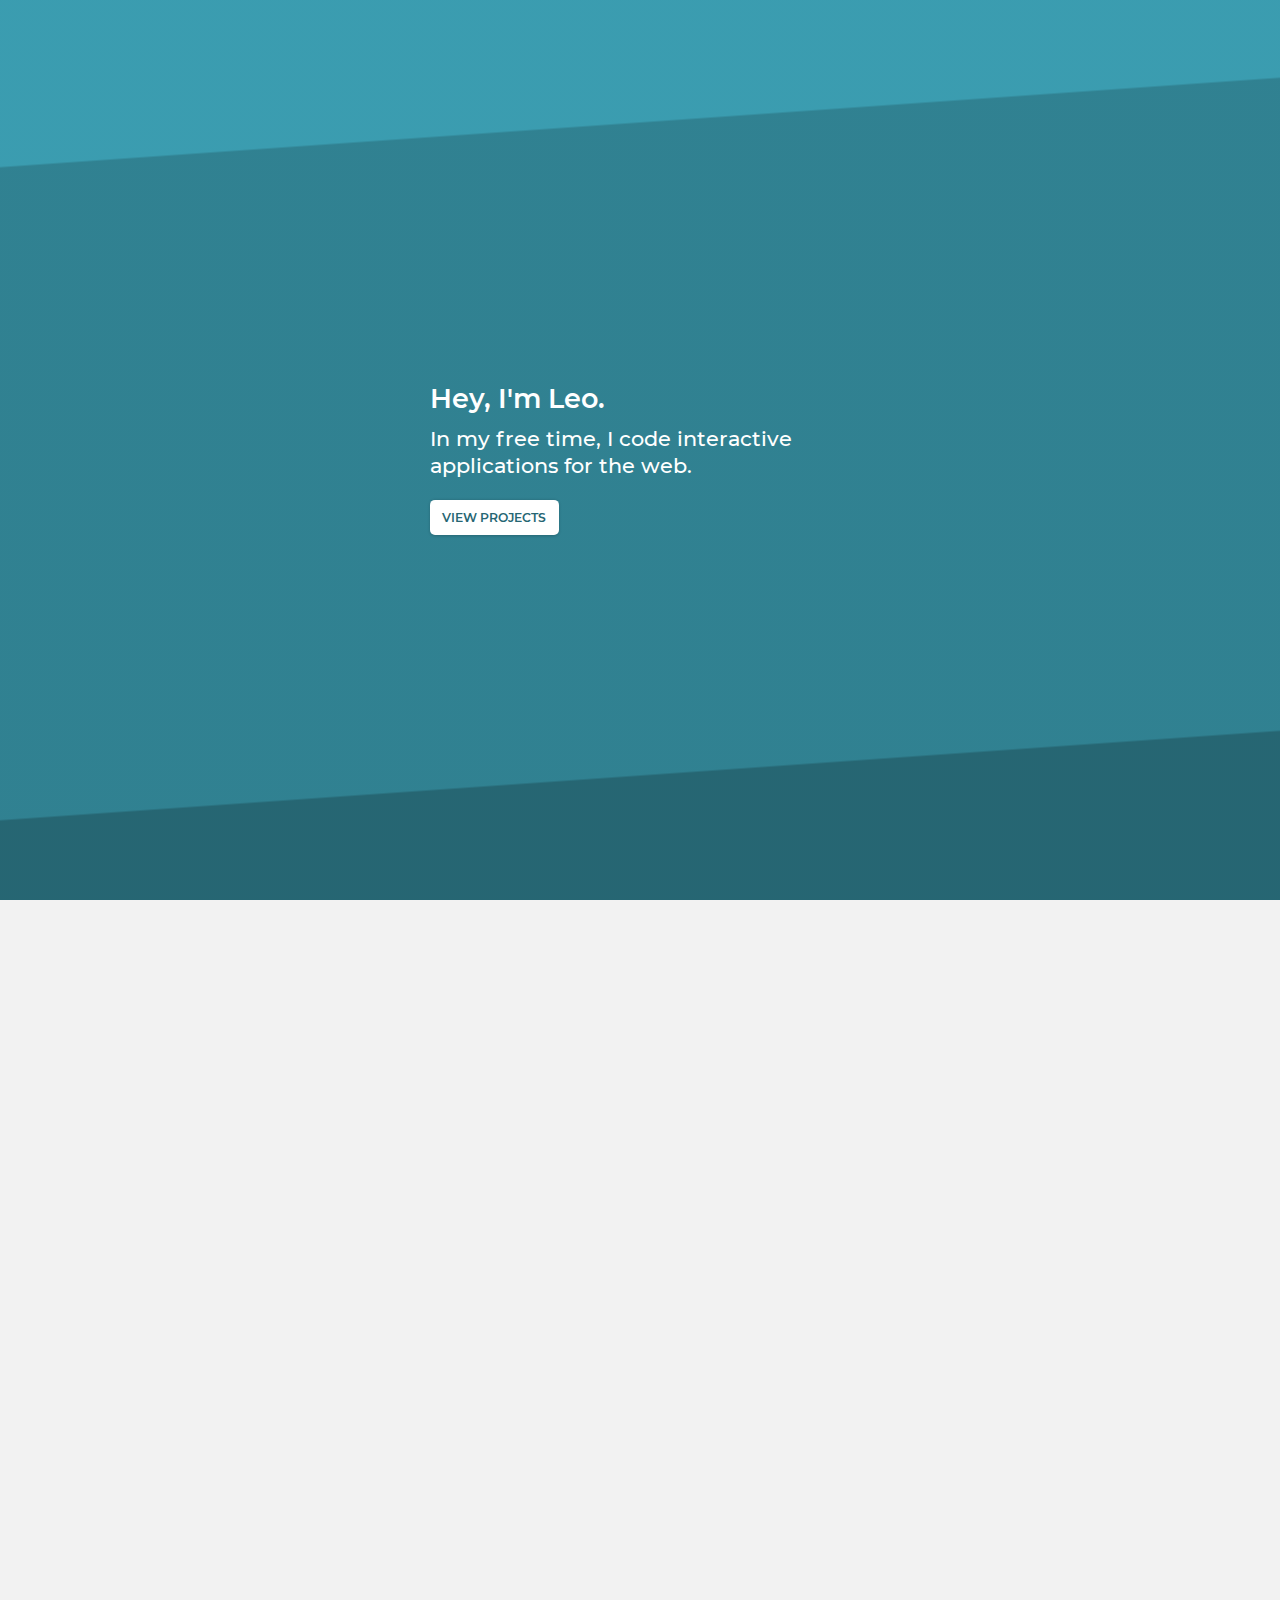
==== index.html @ 9f76c3b7 "Updated links" ====
<!doctype html>
<html lang="en">
    <head>
        <meta charset="UTF-8"/>
        <meta name="viewport" content="width=device-width, initial-scale=1"/>
        <meta name="description" content="My personal website showcasing my coding projets"/>
        <title>Leo Herrmann</title>
        <link rel="stylesheet" type="text/css" href="styles.css"/>
        <link rel="stylesheet" type="text/css" href="Fontello/css/fontello.css"/>
    </head>



    <body>
        <div id="greeter">
            <div class="center">
                <div>
                <h2>Hey, I'm Leo.</h2>
                <p>In my free time, I code interactive applications for the web.</p>
                <a href="#main_content">View projects</a>
                </div>
            </div>
        </div>



        <div id="main_content">
            <header>
                <h1>Leo Herrmann</h1>

                <div id="menu" class="hidden">
                    <button class="menu_button icon-cancel" onclick="menu.hide();"></button>

                    <a onclick="menu.hide();" href="#greeter">Start</a>
                    <a onclick="menu.hide();" href="#main_content">Projects</a>
                    <a onclick="menu.hide();" href="https://github.com/LeoHerrmann/" target="blank">GitHub</a>
                </div>

                <button class="menu_button icon-menu" onclick="menu.show();"></button>
            </header>



            <h2>Projects</h2>



            <div id="projects_container">

                <div class="project_container">
                    <div class="image" style="background-image: url('Images/weather_icon.png');"></div>

                    <h3>Weather</h3>

                    <p>A simple weather app built using the OpenWeatherMap API and Chart.js</p>

                    <div class="placeholder"></div>

                    <div class="links_container">
                        <a href="https://leoherrmann.github.io/PlainWeather/"><span class="icon-open"></span>Demo</a><!--
                        --><a href="https://github.com/LeoHerrmann/PlainWeather/"><span class="icon-github"></span>GitHub</a>
                    </div>
                </div>



                <div class="project_container">
                    <div class="image" style="background-image: url('Images/autosim_icon.png');"></div>

                    <h3>Autosim</h3>

                    <p>A motor vehicle simulator designed to develop automatic transmission shift strategies</p>

                    <div class="placeholder"></div>

                    <div class="links_container">
                        <a href="https://leoherrmann.github.io/Autosim/"><span class="icon-open"></span>Demo</a><!--
                        --><a href="https://github.com/LeoHerrmann/Autosim/"><span class="icon-github"></span>GitHub</a>
                    </div>
                </div>



                <div class="project_container">
                    <div class="image" style="background-image: url('Images/autosnek_icon.png');"></div>

                    <h3>Autosnek</h3>

                    <p>A snake considering growth and survival possibilities to determine its movements</p>

                    <div class="placeholder"></div>

                    <div class="links_container">
                        <a href="https://leoherrmann.github.io/Autosnek/"><span class="icon-open"></span>Demo</a><!--
                        --><a href="https://github.com/LeoHerrmann/Autosnek/"><span class="icon-github"></span>GitHub</a>
                    </div>
                </div>



                <div class="project_container">
                    <div class="image" style="background-image: url('Images/vertretungsplan_icon.png');"></div>

                    <h3>Vertretungsplan</h3>

                    <p>The substitution table of my school displayed in a mobile friendly layout</p>

                    <div class="placeholder"></div>

                    <div class="links_container">
                        <a href="https://leoherrmann.github.io/Vertretungsplan/"><span class="icon-open"></span>Demo</a><!--
                        --><a href="https://github.com/LeoHerrmann/Vertretungsplan/"><span class="icon-github"></span>GitHub</a>
                    </div>
                </div>



                <div class="project_container">
                    <div class="image" style="background-image: url('Images/timetable_icon.png');"></div>

                    <h3>Timetable</h3>

                    <p>A simple PWA helping you to keep track of your school or university schedule</p>

                    <div class="placeholder"></div>

                    <div class="links_container">
                        <a href="https://leoherrmann.github.io/Timetable/"><span class="icon-open"></span>Demo</a><!--
                        --><a href="https://github.com/LeoHerrmann/Timetable/"><span class="icon-github"></span>GitHub</a>
                    </div>
                </div>



                <div class="project_container">
                    <div class="image" style="background-image: url('Images/sinase_icon.png');"></div>

                    <h3>Sinase</h3>

                    <p>A natural selection simulator allowing you to alter the development of creatures</p>

                    <div class="placeholder"></div>

                    <div class="links_container">
                        <a href="https://leoherrmann.github.io/Sinase/"><span class="icon-open"></span>Demo</a><!--
                        --><a href="https://github.com/LeoHerrmann/Sinase/"><span class="icon-github"></span>GitHub</a>
                    </div>
                </div>



                <div class="project_container">
                    <div class="image" style="background-image: url('Images/snek_icon.png');"></div>

                    <h3>Snek</h3>

                    <p>A variant of the arcade classic featuring online leaderboard and offline functionality</p>

                    <div class="placeholder"></div>

                    <div class="links_container">
                        <a href="https://rahm.pythonanywhere.com/snek/"><span class="icon-open"></span>Demo</a><!--
                        --><a href="https://github.com/LeoHerrmann/Snek-Server/"><span class="icon-github"></span>GitHub</a>
                    </div>
                </div>
            </div>
        </div>



        <script>
            var menu = {
                show: function() {
                    var menu = document.getElementById("menu");

                    menu.classList.remove("hidden");
                },

                hide: function() {
                    var menu = document.getElementById("menu");

                    menu.classList.add("hidden");
                }
            }
        </script>
    </body>
</html>
---- styles.css ----
:root {
    --ratio: 1.3;
    --space-6: calc(var(--space-5) * var(--ratio));
    --space-5: calc(var(--space-4) * var(--ratio));
    --space-4: calc(var(--space-3) * var(--ratio));
    --space-3: calc(var(--space-2) * var(--ratio));
    --space-2: calc(var(--space-1) * var(--ratio));
    --space-1: calc(var(--space-0) * var(--ratio));
    --space-0: 1rem;
    --space--1: calc(var(--space-0) / var(--ratio));
    --space--2: calc(var(--space--1) / var(--ratio));
    --space--3: calc(var(--space--2) / var(--ratio));
}



@font-face {
    font-family: "Montserrat";
    font-weight: 400;
    font-display: swap;
    src: url("Montserrat/Montserrat-Medium.ttf");
}

@font-face {
    font-family: "Montserrat";
    font-weight: 600;
    font-display: swap;
    src: url("Montserrat/Montserrat-SemiBold.ttf");
}



h1 {
    font-size: var(--space-1);
}

h2 {
    font-size: var(--space-2);
}

h3 {
    font-size: var(--space-1);
}

h1, h2, h3, p {
    margin: 0;
}



#greeter a, .project_container > .links_container > a {
    text-decoration: none;
    font-weight: 600;
    background-color: hsl(190, 50%, 38%);
    color: #FFF;
    font-size: var(--space--1);
    text-transform: uppercase;
    line-height: var(--space-3);
    padding: 0 var(--space--1);
    border: 0;
    display: inline-block;
    border-radius: 5px;
    box-shadow: 0 1px 3px rgba(0,0,0,0.2);
}



html, body {
    height: 100%;
}

html {
    overflow: hidden;
}

body {
    margin: 0;
    padding: 0;
    overflow: auto;
    line-height: 1.3;
    font-family: "Montserrat", sans-serif;
    color: hsl(190, 20%, 25%);
    background-color: hsl(175, 0%, 95%);
    scroll-snap-type: y mandatory;
    scroll-behavior: smooth;
    scroll-snap-stop: always;
}



#greeter {
    position: relative;
    height: 100%;
    z-index: 20;
    background: linear-gradient(-4deg, hsl(190, 50%, 30%) 0% 17%, hsl(190, 50%, 38%) 17.2% 83%, hsl(190, 50%, 46%) 83.2% 100%);
    color: #FFF;
    scroll-snap-align: start;
}

#greeter > .center {
    position: absolute;
    top: 50%;
    transform: translateY(-50%);
    width: 100%;
    text-align: center;
}

#greeter > .center > div {
    display: inline-block;
    text-align: left;
    padding: var(--space-1);
}

#greeter p {
    font-size: var(--space-1);
    margin-top: var(--space--2);
    max-width: 30ch;
}

#greeter a {
    margin-top: var(--space-1);
    background-color: #FFF;
    color: hsl(190, 50%, 30%);
}



#main_content {
    min-height: 100%;
    padding: 0 var(--space-0) var(--space-0) var(--space-0);
    box-sizing: border-box;
}

#main_content > * + * {
    margin-top: var(--space-0);
}



header {
    position: sticky;
    top: 0;
    left: 0;
    height: var(--space-5);
    padding: 0 var(--space-0);
    box-sizing: border-box;
    color: #FFF;
    background-color: hsl(190, 50%, 30%);
    z-index: 10;
    box-shadow: 0 2px 7px rgba(0,0,0,0.3);
    margin: 0 calc(-1 * var(--space-0));
}

header > h1 {
    line-height: var(--space-5);
    text-align: left;
    display: inline-block;
}

header > .menu_button {
    margin-right: calc(((var(--space-5) - var(--space-3)) / 2) - var(--space-0))
}



#menu {
    position: fixed;
    top: 0;
    left: 0;
    width: 100%;
    height: 100%;
    background-color: hsl(190, 50%, 30%);
    z-index: 30;
    display: grid;
    grid-template-columns: 1fr;
    grid-template-rows: repeat(3, var(--space-5));
    align-items: center;
    align-content: center;
    text-align: center;
    font-size: var(--space-1);
    opacity: 1;
    transition: opacity 0.2s;
}

#menu.hidden {
    opacity: 0;
    transform: translateY(100%);
    transition: opacity 0.2s, transform 0s 0.2s;
}

#menu > a {
    display: inline-block;
    height: var(--space-5);
    line-height: var(--space-5);
    padding: 0 var(--space-0);
    color: #FFFFFF;
    text-decoration: none;
}

#menu > a:active {
    text-decoration: underline;
}

#menu > .menu_button {
    position: fixed;
    top: 0;
    right: calc((var(--space-5) - var(--space-3)) / 2);
}



.menu_button {
    padding: 0;
    float: right;
    height: var(--space-3);
    width: var(--space-3);
    margin-top: calc((var(--space-5) - var(--space-3)) / 2);
    font-size: var(--space-1);
    color: #FFFFFF;
    border: 0;
    background: transparent;
    z-index: 40;
    border-radius: 5px;
    transition: background-color 0.2s;
}

.menu_button:active {
    background-color: rgba(255, 255, 255, 0.1);
    transition: none;
}



#main_content > h2 {
    scroll-snap-align: start;
    scroll-margin: calc(var(--space-5) + var(--space-0));
}

h2, #projects_container {
    max-width: 900px;
    margin: var(--space-0) auto 0 auto;
}



#projects_container {
    display: grid;
    grid-template-columns: repeat(auto-fill, minmax(250px, 1fr));
    grid-gap: var(--space-0);
}

.project_container {
    position: relative;
    box-sizing: border-box;
    box-shadow: 0 2px 7px rgba(0,0,0,0.1);
    border-radius: 5px;
    padding: var(--space-0);
    background-color: #FFF;
    scroll-snap-align: start;
    scroll-margin: calc(var(--space-5) + var(--space-0) / 2);
}

.project_container > .image {
    background-size: contain; 
    background-position: center;
    background-repeat: no-repeat;
    width: var(--space-5);
    height: var(--space-5);
    border-radius: 5px;
    border: 1px solid hsl(190, 25%, 90%);
    box-sizing: border-box;
}

.project_container > h3 {
    margin-top: var(--space-0);
}

.project_container > p {
    margin-top: var(--space--2);
    text-align: justify;
}

.project_container > .links_container {
    position: absolute;
    bottom: var(--space-0);
    left: 0;
    padding: 0 var(--space-0);
}

.project_container > .placeholder {
    height: var(--space-3);
    margin: var(--space-0) 0 0 0;
}

.project_container > .links_container > a:first-of-type {
    margin-right: var(--space-0);
}

.project_container > .links_container > a > span {
    font-size: var(--space-0);
}



@media only screen and (min-width: 720px) {
    #menu {
        display: grid !important;
        grid-template-columns: auto auto auto;
        grid-template-rows: 1fr;
        float: right;
        width: auto;
        height: auto;
        position: static;
        font-size: var(--space-0);
    }

    #menu.hidden {
        transform: none;
        opacity: 1;
        transition: none;
    }

    .menu_button {
        display: none;
    }
}
---- Fontello/css/fontello.css ----
@font-face {
  font-family: 'fontello';
  src: url('../font/fontello.eot?9118945');
  src: url('../font/fontello.eot?9118945#iefix') format('embedded-opentype'),
       url('../font/fontello.woff2?9118945') format('woff2'),
       url('../font/fontello.woff?9118945') format('woff'),
       url('../font/fontello.ttf?9118945') format('truetype'),
       url('../font/fontello.svg?9118945#fontello') format('svg');
  font-weight: normal;
  font-style: normal;
}
/* Chrome hack: SVG is rendered more smooth in Windozze. 100% magic, uncomment if you need it. */
/* Note, that will break hinting! In other OS-es font will be not as sharp as it could be */
/*
@media screen and (-webkit-min-device-pixel-ratio:0) {
  @font-face {
    font-family: 'fontello';
    src: url('../font/fontello.svg?9118945#fontello') format('svg');
  }
}
*/
 
 [class^="icon-"]:before, [class*=" icon-"]:before {
  font-family: "fontello";
  font-style: normal;
  font-weight: normal;
  speak: never;
 
  display: inline-block;
  text-decoration: inherit;
  width: 1em;
  margin-right: .2em;
  text-align: center;
  /* opacity: .8; */
 
  /* For safety - reset parent styles, that can break glyph codes*/
  font-variant: normal;
  text-transform: none;
 
  /* fix buttons height, for twitter bootstrap */
  line-height: 1em;
 
  /* Animation center compensation - margins should be symmetric */
  /* remove if not needed */
  margin-left: .2em;
 
  /* you can be more comfortable with increased icons size */
  /* font-size: 120%; */
 
  /* Font smoothing. That was taken from TWBS */
  -webkit-font-smoothing: antialiased;
  -moz-osx-font-smoothing: grayscale;
 
  /* Uncomment for 3D effect */
  /* text-shadow: 1px 1px 1px rgba(127, 127, 127, 0.3); */
}
 
.icon-cancel:before { content: '\2715'; } /* '✕' */
.icon-open:before { content: '\f081'; } /* '' */
.icon-github:before { content: '\f09b'; } /* '' */
.icon-menu:before { content: '\f0c9'; } /* '' */
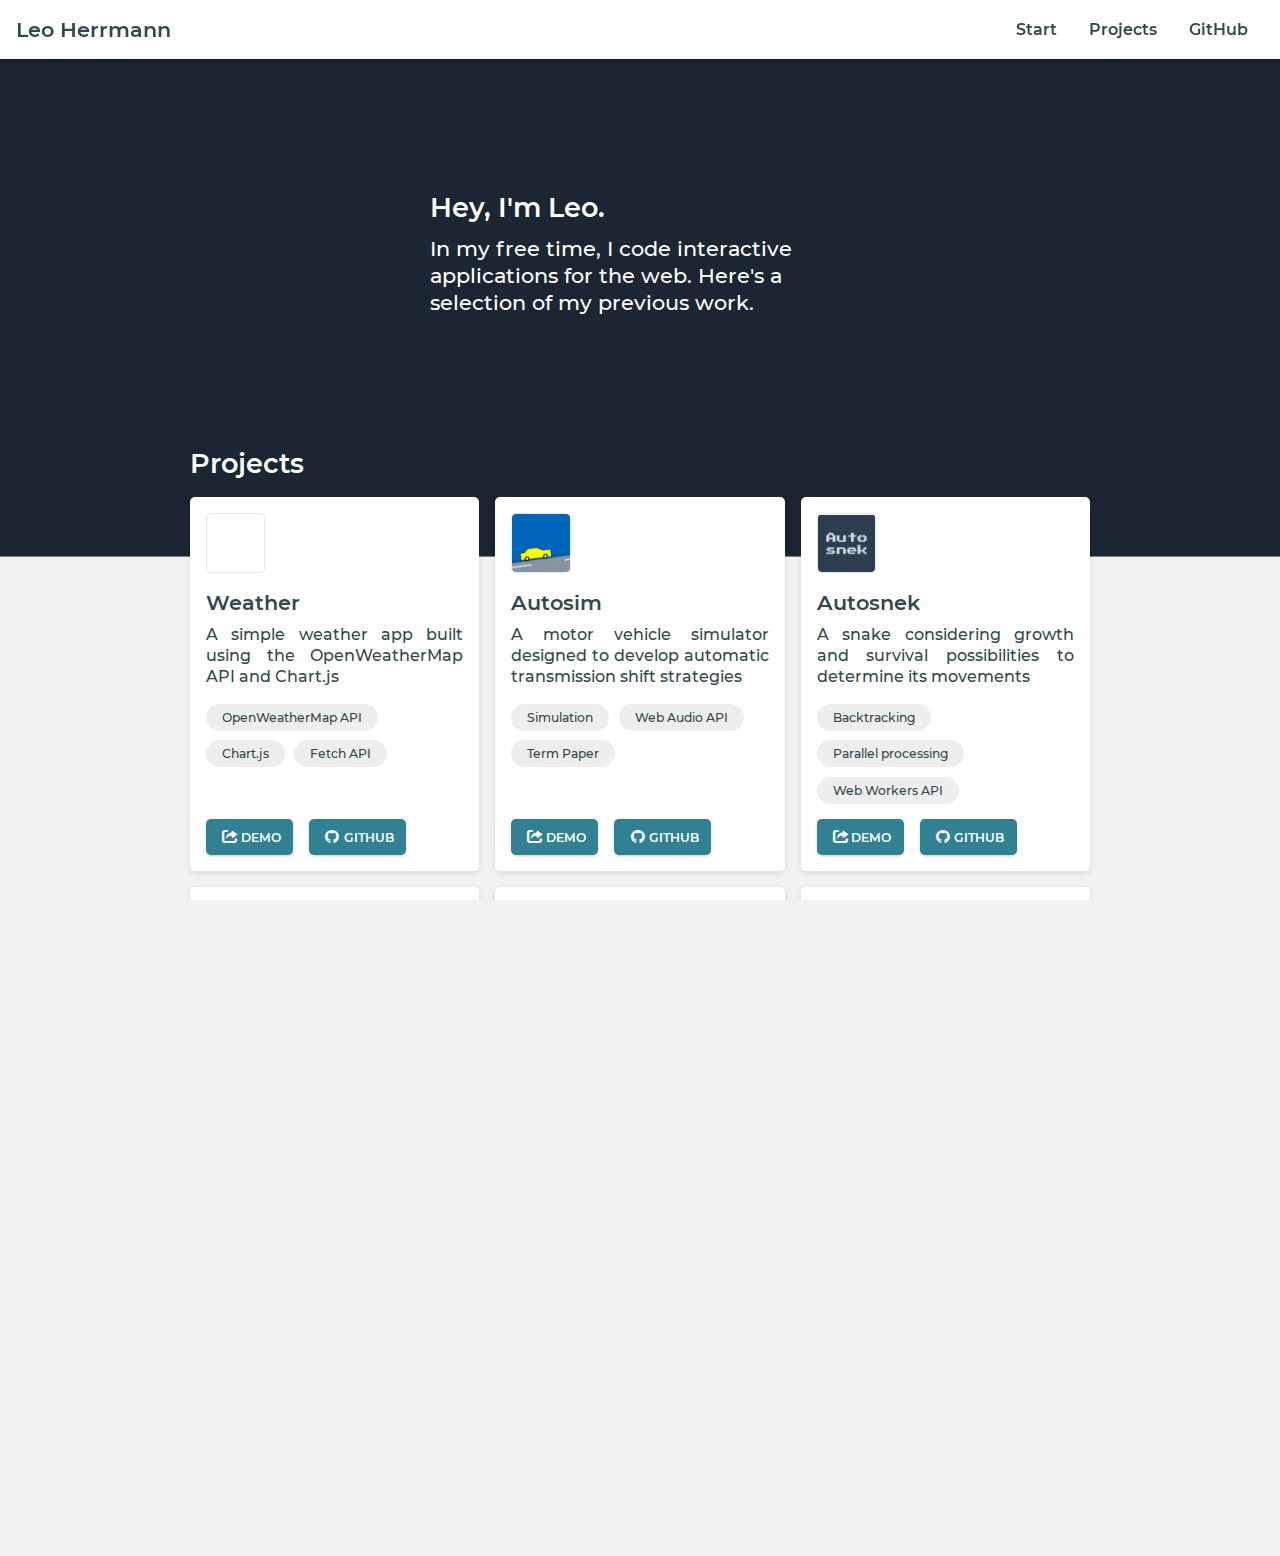
==== commit 74af496b: "New content: Project technologies / features" ====
--- a/index.html
+++ b/index.html
@@ -12,12 +12,28 @@
 
 
     <body>
+        <header>
+            <h1>Leo Herrmann</h1>
+
+            <div id="menu" class="hidden">
+                <button class="menu_button icon-cancel" onclick="menu.hide();"></button>
+
+                <a onclick="menu.hide();" href="#greeter">Start</a>
+                <a onclick="menu.hide();" href="#main_content">Projects</a>
+                <a onclick="menu.hide();" href="https://github.com/LeoHerrmann/" target="blank">GitHub</a>
+            </div>
+
+            <button class="menu_button icon-menu" onclick="menu.show();"></button>
+        </header>
+
+
         <div id="greeter">
             <div class="center">
                 <div>
                 <h2>Hey, I'm Leo.</h2>
-                <p>In my free time, I code interactive applications for the web.</p>
-                <a href="#main_content">View projects</a>
+                <p>In my free time, I code interactive applications for the web. Here's a selection of my previous work.</p>
+                <!--<p>Here's a selection of my previous projects.</p>-->
+                <!--<a href="#main_content">View projects</a>-->
                 </div>
             </div>
         </div>
@@ -25,22 +41,6 @@
 
 
         <div id="main_content">
-            <header>
-                <h1>Leo Herrmann</h1>
-
-                <div id="menu" class="hidden">
-                    <button class="menu_button icon-cancel" onclick="menu.hide();"></button>
-
-                    <a onclick="menu.hide();" href="#greeter">Start</a>
-                    <a onclick="menu.hide();" href="#main_content">Projects</a>
-                    <a onclick="menu.hide();" href="https://github.com/LeoHerrmann/" target="blank">GitHub</a>
-                </div>
-
-                <button class="menu_button icon-menu" onclick="menu.show();"></button>
-            </header>
-
-
-
             <h2>Projects</h2>
 
 
@@ -53,6 +53,12 @@
                     <h3>Weather</h3>
 
                     <p>A simple weather app built using the OpenWeatherMap API and Chart.js</p>
+
+                    <div class="technologies_container">
+                        <span>OpenWeatherMap API</span><!--
+                        --><span>Chart.js</span><!--
+                        --><span>Fetch API</span>
+                    </div>
 
                     <div class="placeholder"></div>
 
@@ -71,6 +77,12 @@
 
                     <p>A motor vehicle simulator designed to develop automatic transmission shift strategies</p>
 
+                    <div class="technologies_container">
+                        <span>Simulation</span><!--
+                        --><span>Web Audio API</span><!--
+                        --><span>Term Paper</span>
+                    </div>
+
                     <div class="placeholder"></div>
 
                     <div class="links_container">
@@ -88,6 +100,12 @@
 
                     <p>A snake considering growth and survival possibilities to determine its movements</p>
 
+                    <div class="technologies_container">
+                        <span>Backtracking</span><!--
+                        --><span>Parallel processing</span><!--
+                        --><span>Web Workers API</span>
+                    </div>
+
                     <div class="placeholder"></div>
 
                     <div class="links_container">
@@ -105,6 +123,11 @@
 
                     <p>The substitution table of my school displayed in a mobile friendly layout</p>
 
+                    <div class="technologies_container">
+                        <span>Web Crawling</span><!--
+                        --><span>XMLHttpRequest</span>
+                    </div>
+
                     <div class="placeholder"></div>
 
                     <div class="links_container">
@@ -122,6 +145,12 @@
 
                     <p>A simple PWA helping you to keep track of your school or university schedule</p>
 
+                    <div class="technologies_container">
+                        <span>PWA</span><!--
+                        --><span>FileReader</span><!--
+                        --><span>Dark Theme</span>
+                    </div>
+
                     <div class="placeholder"></div>
 
                     <div class="links_container">
@@ -139,6 +168,11 @@
 
                     <p>A natural selection simulator allowing you to alter the development of creatures</p>
 
+                    <div class="technologies_container">
+                        <span>Simulation</span><!--
+                        --><span>Chart.js</span>
+                    </div>
+
                     <div class="placeholder"></div>
 
                     <div class="links_container">
@@ -155,6 +189,12 @@
                     <h3>Snek</h3>
 
                     <p>A variant of the arcade classic featuring online leaderboard and offline functionality</p>
+
+                    <div class="technologies_container">
+                        <span>PWA</span><!--
+                        --><span>Flask</span><!--
+                        --><span>SQLite</span>
+                    </div>
 
                     <div class="placeholder"></div>
 
--- a/styles.css
+++ b/styles.css
@@ -1,5 +1,7 @@
 :root {
     --ratio: 1.3;
+    --space-8: calc(var(--space-7) * var(--ratio));
+    --space-7: calc(var(--space-6) * var(--ratio));
     --space-6: calc(var(--space-5) * var(--ratio));
     --space-5: calc(var(--space-4) * var(--ratio));
     --space-4: calc(var(--space-3) * var(--ratio));
@@ -81,58 +83,11 @@
     font-family: "Montserrat", sans-serif;
     color: hsl(190, 20%, 25%);
     background-color: hsl(175, 0%, 95%);
-    scroll-snap-type: y mandatory;
     scroll-behavior: smooth;
-    scroll-snap-stop: always;
-}
-
-
-
-#greeter {
-    position: relative;
-    height: 100%;
-    z-index: 20;
-    background: linear-gradient(-4deg, hsl(190, 50%, 30%) 0% 17%, hsl(190, 50%, 38%) 17.2% 83%, hsl(190, 50%, 46%) 83.2% 100%);
-    color: #FFF;
-    scroll-snap-align: start;
-}
-
-#greeter > .center {
-    position: absolute;
-    top: 50%;
-    transform: translateY(-50%);
-    width: 100%;
-    text-align: center;
-}
-
-#greeter > .center > div {
-    display: inline-block;
-    text-align: left;
-    padding: var(--space-1);
-}
-
-#greeter p {
-    font-size: var(--space-1);
-    margin-top: var(--space--2);
-    max-width: 30ch;
-}
-
-#greeter a {
-    margin-top: var(--space-1);
-    background-color: #FFF;
-    color: hsl(190, 50%, 30%);
-}
-
-
-
-#main_content {
-    min-height: 100%;
-    padding: 0 var(--space-0) var(--space-0) var(--space-0);
-    box-sizing: border-box;
-}
-
-#main_content > * + * {
-    margin-top: var(--space-0);
+}
+
+* {
+    box-sizing: border-box;
 }
 
 
@@ -142,10 +97,11 @@
     top: 0;
     left: 0;
     height: var(--space-5);
+    width: 100%;
     padding: 0 var(--space-0);
     box-sizing: border-box;
-    color: #FFF;
-    background-color: hsl(190, 50%, 30%);
+    background-color: #FFFFFF;
+    color: inherit;
     z-index: 10;
     box-shadow: 0 2px 7px rgba(0,0,0,0.3);
     margin: 0 calc(-1 * var(--space-0));
@@ -169,7 +125,8 @@
     left: 0;
     width: 100%;
     height: 100%;
-    background-color: hsl(190, 50%, 30%);
+    color: inherit;
+    background-color: inherit;
     z-index: 30;
     display: grid;
     grid-template-columns: 1fr;
@@ -193,8 +150,9 @@
     height: var(--space-5);
     line-height: var(--space-5);
     padding: 0 var(--space-0);
-    color: #FFFFFF;
+    color: inherit;
     text-decoration: none;
+    font-weight: 600;
 }
 
 #menu > a:active {
@@ -206,8 +164,6 @@
     top: 0;
     right: calc((var(--space-5) - var(--space-3)) / 2);
 }
-
-
 
 .menu_button {
     padding: 0;
@@ -216,7 +172,7 @@
     width: var(--space-3);
     margin-top: calc((var(--space-5) - var(--space-3)) / 2);
     font-size: var(--space-1);
-    color: #FFFFFF;
+    color: inherit;
     border: 0;
     background: transparent;
     z-index: 40;
@@ -231,16 +187,71 @@
 
 
 
-#main_content > h2 {
-    scroll-snap-align: start;
-    scroll-margin: calc(var(--space-5) + var(--space-0));
-}
+#greeter {
+    position: relative;
+    background-color: hsl(210, 30%, 15%);
+    color: #FFF;
+}
+
+#greeter > .center {
+    width: 100%;
+    text-align: center;
+}
+
+#greeter > .center > div {
+    display: inline-block;
+    text-align: left;
+    padding: var(--space-8) var(--space-1);
+}
+
+#greeter p {
+    font-size: var(--space-1);
+    margin-top: var(--space--2);
+    max-width: 30ch;
+}
+
+#greeter a {
+    margin-top: var(--space-1);
+}
+
+
+
+#greeter, #main_content {
+    scroll-margin-top: calc(var(--space-0) + var(--space-5));
+}
+
+#main_content {
+    min-height: 100%;
+    padding: 0 var(--space-0) var(--space-0) var(--space-0);
+    box-sizing: border-box;
+    background: linear-gradient(0deg, hsl(210, 30%, 15%), hsl(210, 30%, 15%));
+    background-size: auto calc(1 * var(--space-0) + var(--space-3) + var(--space-5));
+    background-repeat: no-repeat;
+}
+
+#main_content > * + * {
+    margin-top: var(--space-0);
+}
+
+
+
+
+
+
+
+
+
+
 
 h2, #projects_container {
     max-width: 900px;
     margin: var(--space-0) auto 0 auto;
 }
 
+h2 {
+    margin: 0 auto;
+    color: #FFFFFF;
+}
 
 
 #projects_container {
@@ -256,8 +267,8 @@
     border-radius: 5px;
     padding: var(--space-0);
     background-color: #FFF;
-    scroll-snap-align: start;
-    scroll-margin: calc(var(--space-5) + var(--space-0) / 2);
+    /*scroll-snap-align: start;*/
+    /*scroll-margin: calc(var(--space-5) + var(--space-0) / 2);*/
 }
 
 .project_container > .image {
@@ -280,6 +291,20 @@
     text-align: justify;
 }
 
+.project_container > .technologies_container {
+    margin-top: var(--space-0);
+}
+
+.project_container > .technologies_container > span {
+    display: inline-block;
+    font-size: var(--space--1);
+    background-color: #EEE;
+    line-height: var(--space-2);
+    padding: 0 var(--space-0);
+    border-radius: calc(var(--space-2) / 2);
+    margin: 0 var(--space--2) var(--space--2) 0;
+}
+
 .project_container > .links_container {
     position: absolute;
     bottom: var(--space-0);
@@ -289,7 +314,7 @@
 
 .project_container > .placeholder {
     height: var(--space-3);
-    margin: var(--space-0) 0 0 0;
+    margin: calc(var(--space-0) - var(--space--2)) 0 0 0;
 }
 
 .project_container > .links_container > a:first-of-type {
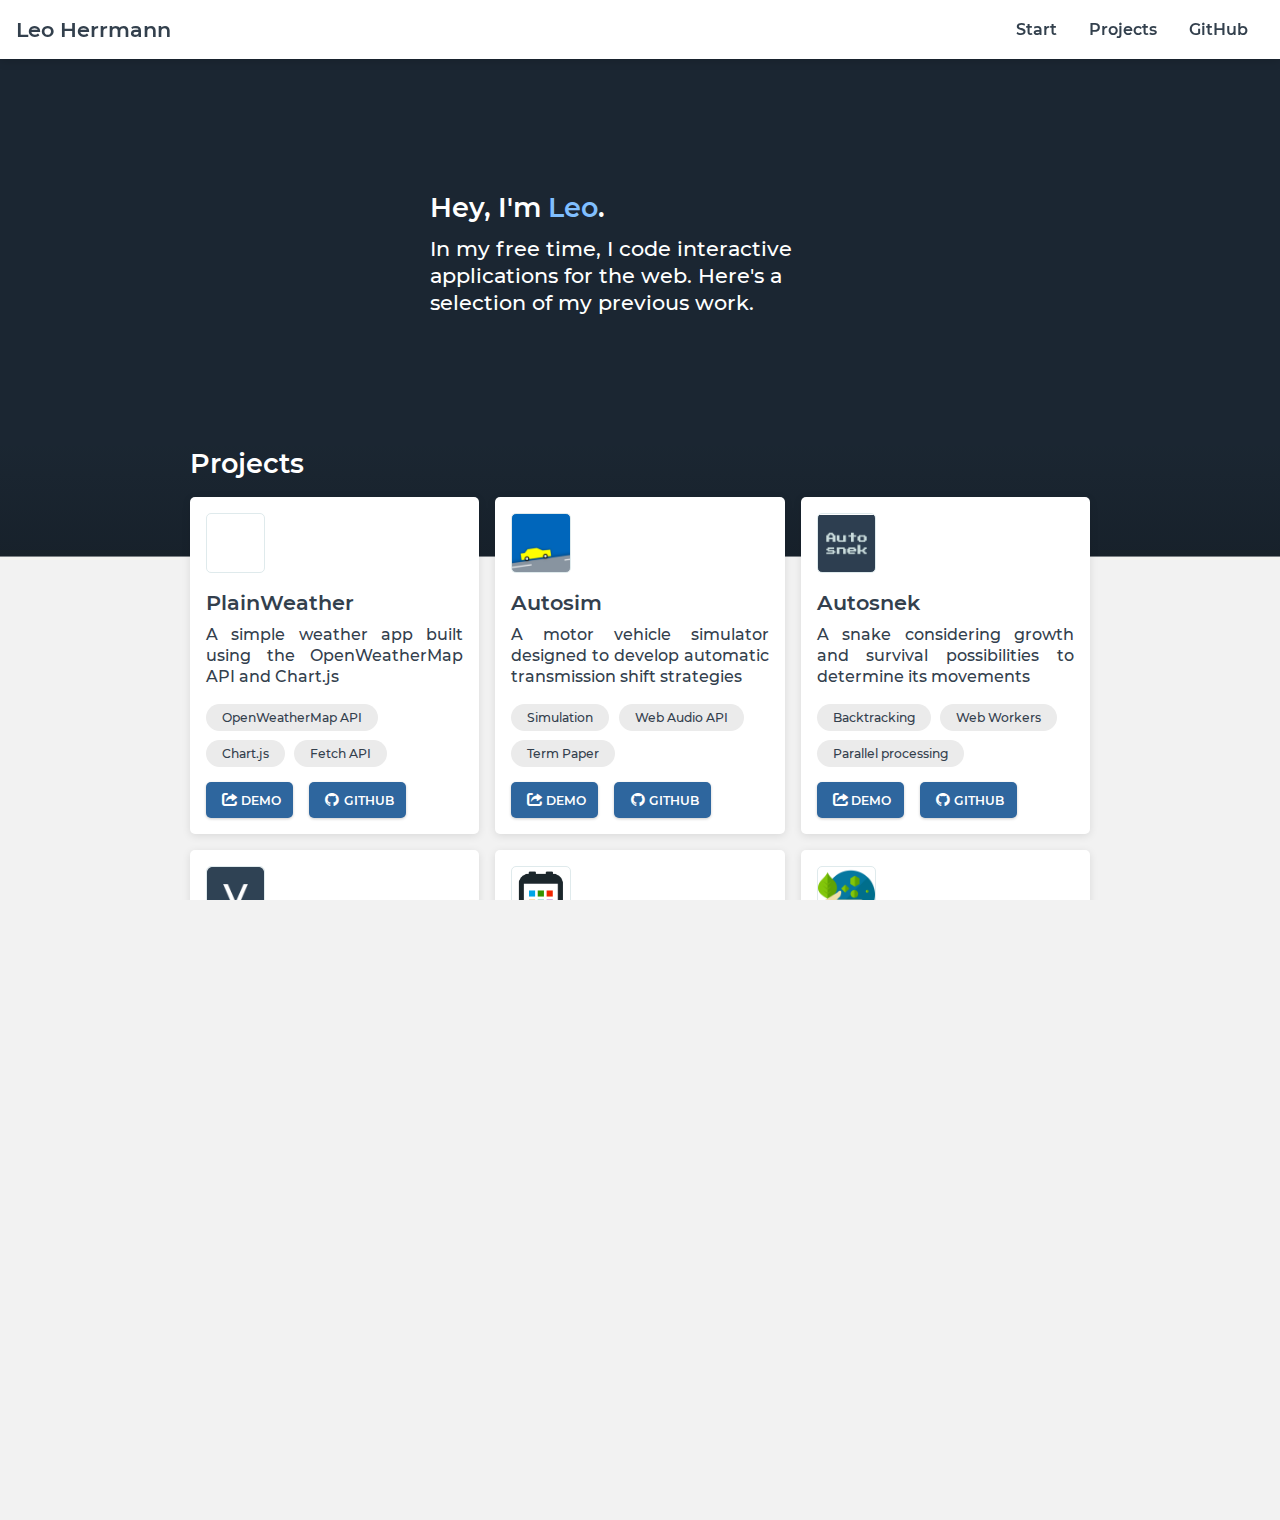
==== commit 61854f74: "Improved color system" ====
--- a/index.html
+++ b/index.html
@@ -16,24 +16,22 @@
             <h1>Leo Herrmann</h1>
 
             <div id="menu" class="hidden">
-                <button class="menu_button icon-cancel" onclick="menu.hide();"></button>
+                <button class="menu_button icon-cancel" onclick="menu.hide();" aria-label="menu close"></button>
 
                 <a onclick="menu.hide();" href="#greeter">Start</a>
                 <a onclick="menu.hide();" href="#main_content">Projects</a>
                 <a onclick="menu.hide();" href="https://github.com/LeoHerrmann/" target="blank">GitHub</a>
             </div>
 
-            <button class="menu_button icon-menu" onclick="menu.show();"></button>
+            <button class="menu_button icon-menu" onclick="menu.show();" aria-label="menu open"></button>
         </header>
 
 
         <div id="greeter">
             <div class="center">
                 <div>
-                <h2>Hey, I'm Leo.</h2>
-                <p>In my free time, I code interactive applications for the web. Here's a selection of my previous work.</p>
-                <!--<p>Here's a selection of my previous projects.</p>-->
-                <!--<a href="#main_content">View projects</a>-->
+                    <h2>Hey, I'm <span>Leo</span>.</h2>
+                    <p>In my free time, I code interactive applications for the web. Here's a selection of my previous work.</p>
                 </div>
             </div>
         </div>
@@ -50,7 +48,7 @@
                 <div class="project_container">
                     <div class="image" style="background-image: url('Images/weather_icon.png');"></div>
 
-                    <h3>Weather</h3>
+                    <h3>PlainWeather</h3>
 
                     <p>A simple weather app built using the OpenWeatherMap API and Chart.js</p>
 
@@ -102,8 +100,8 @@
 
                     <div class="technologies_container">
                         <span>Backtracking</span><!--
-                        --><span>Parallel processing</span><!--
-                        --><span>Web Workers API</span>
+                        --><span>Web Workers</span><!--
+                        --><span>Parallel processing</span>
                     </div>
 
                     <div class="placeholder"></div>
@@ -221,7 +219,7 @@
 
                     menu.classList.add("hidden");
                 }
-            }
+            };
         </script>
     </body>
 </html>
--- a/styles.css
+++ b/styles.css
@@ -49,12 +49,11 @@
 }
 
 
-
-#greeter a, .project_container > .links_container > a {
+.project_container > .links_container > a {
     text-decoration: none;
     font-weight: 600;
-    background-color: hsl(190, 50%, 38%);
-    color: #FFF;
+    background-color: hsl(210, 55%, 40%);
+    color: hsl(210, 0%, 100%);
     font-size: var(--space--1);
     text-transform: uppercase;
     line-height: var(--space-3);
@@ -81,8 +80,8 @@
     overflow: auto;
     line-height: 1.3;
     font-family: "Montserrat", sans-serif;
-    color: hsl(190, 20%, 25%);
-    background-color: hsl(175, 0%, 95%);
+    color: hsl(210, 20%, 25%);
+    background-color: hsl(210, 0%, 95%);
     scroll-behavior: smooth;
 }
 
@@ -100,10 +99,9 @@
     width: 100%;
     padding: 0 var(--space-0);
     box-sizing: border-box;
-    background-color: #FFFFFF;
-    color: inherit;
+    background-color: hsl(210, 0%, 100%);
     z-index: 10;
-    box-shadow: 0 2px 7px rgba(0,0,0,0.3);
+    box-shadow: 0 2px 9px rgba(0,0,0,0.15);
     margin: 0 calc(-1 * var(--space-0));
 }
 
@@ -125,7 +123,6 @@
     left: 0;
     width: 100%;
     height: 100%;
-    color: inherit;
     background-color: inherit;
     z-index: 30;
     display: grid;
@@ -156,7 +153,7 @@
 }
 
 #menu > a:active {
-    text-decoration: underline;
+    color: hsl(210, 55%, 40%);
 }
 
 #menu > .menu_button {
@@ -190,7 +187,7 @@
 #greeter {
     position: relative;
     background-color: hsl(210, 30%, 15%);
-    color: #FFF;
+    color: hsl(210, 0%, 100%);
 }
 
 #greeter > .center {
@@ -204,6 +201,10 @@
     padding: var(--space-8) var(--space-1);
 }
 
+#greeter h2 > span {
+    color: hsl(210, 100%, 75%);
+}
+
 #greeter p {
     font-size: var(--space-1);
     margin-top: var(--space--2);
@@ -224,7 +225,7 @@
     min-height: 100%;
     padding: 0 var(--space-0) var(--space-0) var(--space-0);
     box-sizing: border-box;
-    background: linear-gradient(0deg, hsl(210, 30%, 15%), hsl(210, 30%, 15%));
+    background: linear-gradient(0deg, hsl(210, 30%, 13%), hsl(210, 30%, 15%));
     background-size: auto calc(1 * var(--space-0) + var(--space-3) + var(--space-5));
     background-repeat: no-repeat;
 }
@@ -250,7 +251,7 @@
 
 h2 {
     margin: 0 auto;
-    color: #FFFFFF;
+    color: hsl(210, 0%, 100%);
 }
 
 
@@ -263,12 +264,10 @@
 .project_container {
     position: relative;
     box-sizing: border-box;
-    box-shadow: 0 2px 7px rgba(0,0,0,0.1);
+    box-shadow: 0 2px 8px rgba(0,0,0,0.1);
     border-radius: 5px;
     padding: var(--space-0);
-    background-color: #FFF;
-    /*scroll-snap-align: start;*/
-    /*scroll-margin: calc(var(--space-5) + var(--space-0) / 2);*/
+    background-color: hsl(210, 0%, 100%);
 }
 
 .project_container > .image {
@@ -298,7 +297,7 @@
 .project_container > .technologies_container > span {
     display: inline-block;
     font-size: var(--space--1);
-    background-color: #EEE;
+    background-color: hsl(210, 0%, 92%);
     line-height: var(--space-2);
     padding: 0 var(--space-0);
     border-radius: calc(var(--space-2) / 2);
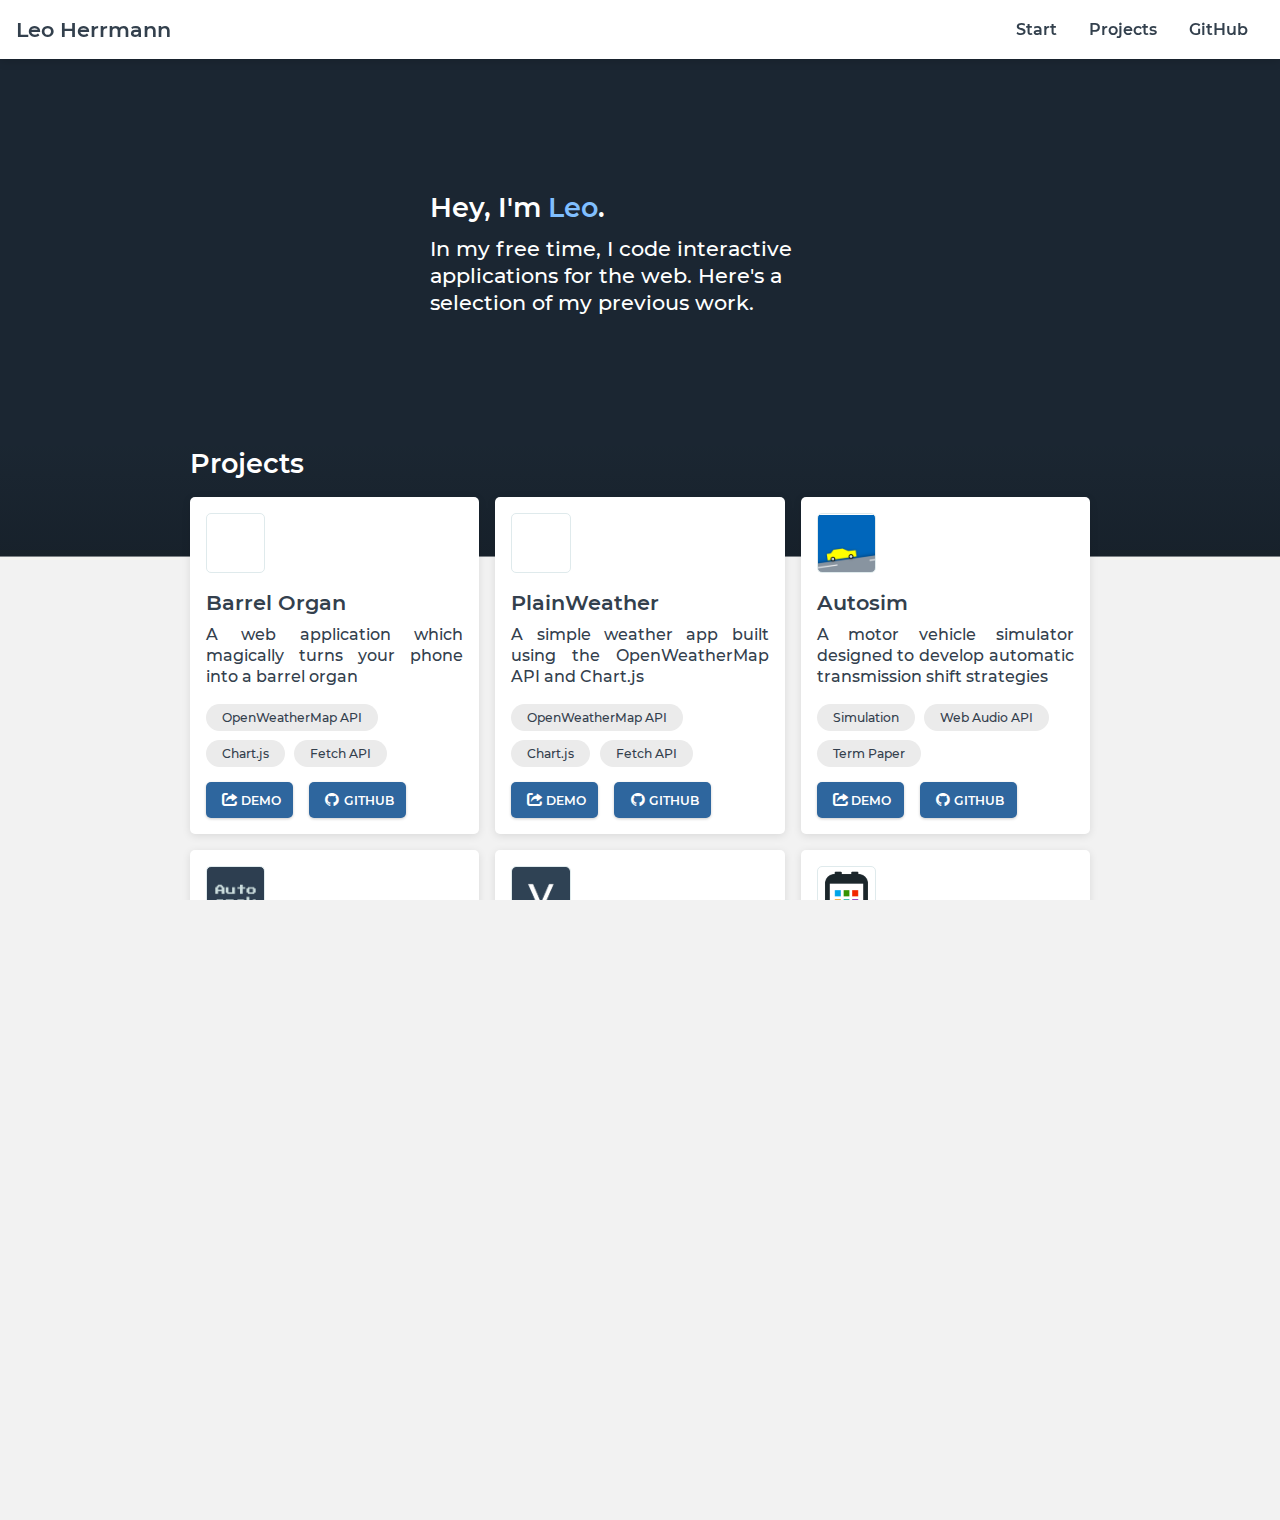
==== commit 1ba72397: "New project: Barrel Organ" ====
--- a/index.html
+++ b/index.html
@@ -46,6 +46,29 @@
             <div id="projects_container">
 
                 <div class="project_container">
+                    <div class="image" style="background-image: url('Images/barrel_organ_icon.jpg');"></div>
+
+                    <h3>Barrel Organ</h3>
+
+                    <p>A web application which magically turns your phone into a barrel organ </p>
+
+                    <div class="technologies_container">
+                        <span>OpenWeatherMap API</span><!--
+                        --><span>Chart.js</span><!--
+                        --><span>Fetch API</span>
+                    </div>
+
+                    <div class="placeholder"></div>
+
+                    <div class="links_container">
+                        <a href="https://leoherrmann.github.io/Barrel-Organ/"><span class="icon-open"></span>Demo</a><!--
+                        --><a href="https://github.com/LeoHerrmann/Barrel-Organ/"><span class="icon-github"></span>GitHub</a>
+                    </div>
+                </div>
+
+
+
+                <div class="project_container">
                     <div class="image" style="background-image: url('Images/weather_icon.png');"></div>
 
                     <h3>PlainWeather</h3>
@@ -220,6 +243,17 @@
                     menu.classList.add("hidden");
                 }
             };
+
+
+
+            document.body.addEventListener("scroll", function(e) {
+                var scroll_position = document.body.scrollTop;
+
+                var greeter_text = document.querySelector("#greeter > .center > div");
+
+                greeter_text.style.transform = `translateY(${0.25 * scroll_position}px)`;
+                greeter_text.style.opacity = 1 - scroll_position / 360;
+            });
         </script>
     </body>
 </html>
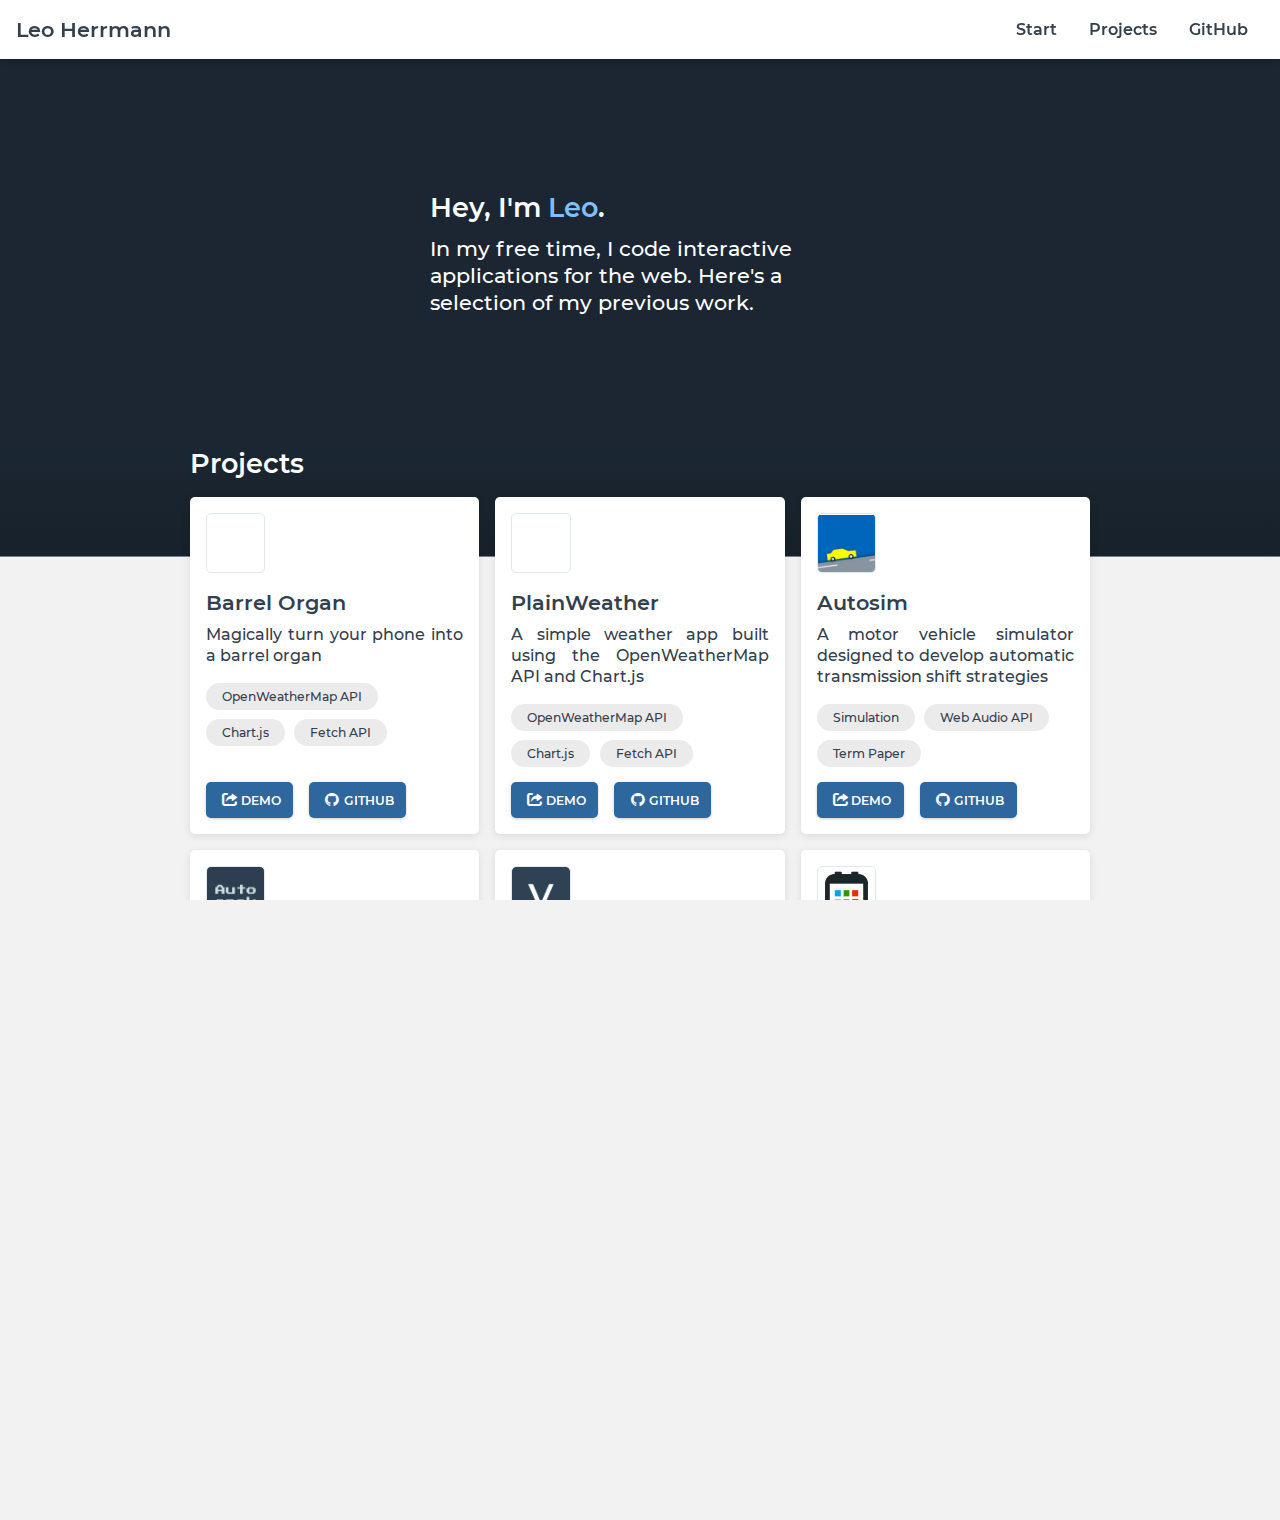
==== commit b1bcebec: "Updated descriptions" ====
--- a/index.html
+++ b/index.html
@@ -50,7 +50,7 @@
 
                     <h3>Barrel Organ</h3>
 
-                    <p>A web application which magically turns your phone into a barrel organ </p>
+                    <p>Magically turn your phone into a barrel organ </p>
 
                     <div class="technologies_container">
                         <span>OpenWeatherMap API</span><!--
@@ -61,8 +61,8 @@
                     <div class="placeholder"></div>
 
                     <div class="links_container">
-                        <a href="https://leoherrmann.github.io/Barrel-Organ/"><span class="icon-open"></span>Demo</a><!--
-                        --><a href="https://github.com/LeoHerrmann/Barrel-Organ/"><span class="icon-github"></span>GitHub</a>
+                        <a href="https://leoherrmann.github.io/barrel-organ/"><span class="icon-open"></span>Demo</a><!--
+                        --><a href="https://github.com/LeoHerrmann/barrel-organ/"><span class="icon-github"></span>GitHub</a>
                     </div>
                 </div>
 
@@ -84,8 +84,8 @@
                     <div class="placeholder"></div>
 
                     <div class="links_container">
-                        <a href="https://leoherrmann.github.io/PlainWeather/"><span class="icon-open"></span>Demo</a><!--
-                        --><a href="https://github.com/LeoHerrmann/PlainWeather/"><span class="icon-github"></span>GitHub</a>
+                        <a href="https://leoherrmann.github.io/plainweather/"><span class="icon-open"></span>Demo</a><!--
+                        --><a href="https://github.com/LeoHerrmann/plainweather/"><span class="icon-github"></span>GitHub</a>
                     </div>
                 </div>
 
@@ -107,8 +107,8 @@
                     <div class="placeholder"></div>
 
                     <div class="links_container">
-                        <a href="https://leoherrmann.github.io/Autosim/"><span class="icon-open"></span>Demo</a><!--
-                        --><a href="https://github.com/LeoHerrmann/Autosim/"><span class="icon-github"></span>GitHub</a>
+                        <a href="https://leoherrmann.github.io/autosim/"><span class="icon-open"></span>Demo</a><!--
+                        --><a href="https://github.com/LeoHerrmann/autosim/"><span class="icon-github"></span>GitHub</a>
                     </div>
                 </div>
 
@@ -119,7 +119,7 @@
 
                     <h3>Autosnek</h3>
 
-                    <p>A snake considering growth and survival possibilities to determine its movements</p>
+                    <p>A snake considers growth and survival possibilities to determine its movements</p>
 
                     <div class="technologies_container">
                         <span>Backtracking</span><!--
@@ -130,8 +130,8 @@
                     <div class="placeholder"></div>
 
                     <div class="links_container">
-                        <a href="https://leoherrmann.github.io/Autosnek/"><span class="icon-open"></span>Demo</a><!--
-                        --><a href="https://github.com/LeoHerrmann/Autosnek/"><span class="icon-github"></span>GitHub</a>
+                        <a href="https://leoherrmann.github.io/autosnek/"><span class="icon-open"></span>Demo</a><!--
+                        --><a href="https://github.com/LeoHerrmann/autosnek/"><span class="icon-github"></span>GitHub</a>
                     </div>
                 </div>
 
@@ -152,8 +152,8 @@
                     <div class="placeholder"></div>
 
                     <div class="links_container">
-                        <a href="https://leoherrmann.github.io/Vertretungsplan/"><span class="icon-open"></span>Demo</a><!--
-                        --><a href="https://github.com/LeoHerrmann/Vertretungsplan/"><span class="icon-github"></span>GitHub</a>
+                        <a href="https://leoherrmann.github.io/vertretungsplan/"><span class="icon-open"></span>Demo</a><!--
+                        --><a href="https://github.com/LeoHerrmann/vertretungsplan/"><span class="icon-github"></span>GitHub</a>
                     </div>
                 </div>
 
@@ -164,7 +164,7 @@
 
                     <h3>Timetable</h3>
 
-                    <p>A simple PWA helping you to keep track of your school or university schedule</p>
+                    <p>Keep track of your school or university schedule</p>
 
                     <div class="technologies_container">
                         <span>PWA</span><!--
@@ -175,8 +175,8 @@
                     <div class="placeholder"></div>
 
                     <div class="links_container">
-                        <a href="https://leoherrmann.github.io/Timetable/"><span class="icon-open"></span>Demo</a><!--
-                        --><a href="https://github.com/LeoHerrmann/Timetable/"><span class="icon-github"></span>GitHub</a>
+                        <a href="https://leoherrmann.github.io/timetable/"><span class="icon-open"></span>Demo</a><!--
+                        --><a href="https://github.com/LeoHerrmann/timetable/"><span class="icon-github"></span>GitHub</a>
                     </div>
                 </div>
 
@@ -187,7 +187,7 @@
 
                     <h3>Sinase</h3>
 
-                    <p>A natural selection simulator allowing you to alter the development of creatures</p>
+                    <p>Simulate natural selection and take control over the development of creatures</p>
 
                     <div class="technologies_container">
                         <span>Simulation</span><!--
@@ -197,8 +197,8 @@
                     <div class="placeholder"></div>
 
                     <div class="links_container">
-                        <a href="https://leoherrmann.github.io/Sinase/"><span class="icon-open"></span>Demo</a><!--
-                        --><a href="https://github.com/LeoHerrmann/Sinase/"><span class="icon-github"></span>GitHub</a>
+                        <a href="https://leoherrmann.github.io/sinase/"><span class="icon-open"></span>Demo</a><!--
+                        --><a href="https://github.com/LeoHerrmann/sinase/"><span class="icon-github"></span>GitHub</a>
                     </div>
                 </div>
 
@@ -209,7 +209,7 @@
 
                     <h3>Snek</h3>
 
-                    <p>A variant of the arcade classic featuring online leaderboard and offline functionality</p>
+                    <p>A variant of the arcade classic featuring an online leaderboard</p>
 
                     <div class="technologies_container">
                         <span>PWA</span><!--
@@ -221,7 +221,7 @@
 
                     <div class="links_container">
                         <a href="https://rahm.pythonanywhere.com/snek/"><span class="icon-open"></span>Demo</a><!--
-                        --><a href="https://github.com/LeoHerrmann/Snek-Server/"><span class="icon-github"></span>GitHub</a>
+                        --><a href="https://github.com/LeoHerrmann/snek/"><span class="icon-github"></span>GitHub</a>
                     </div>
                 </div>
             </div>
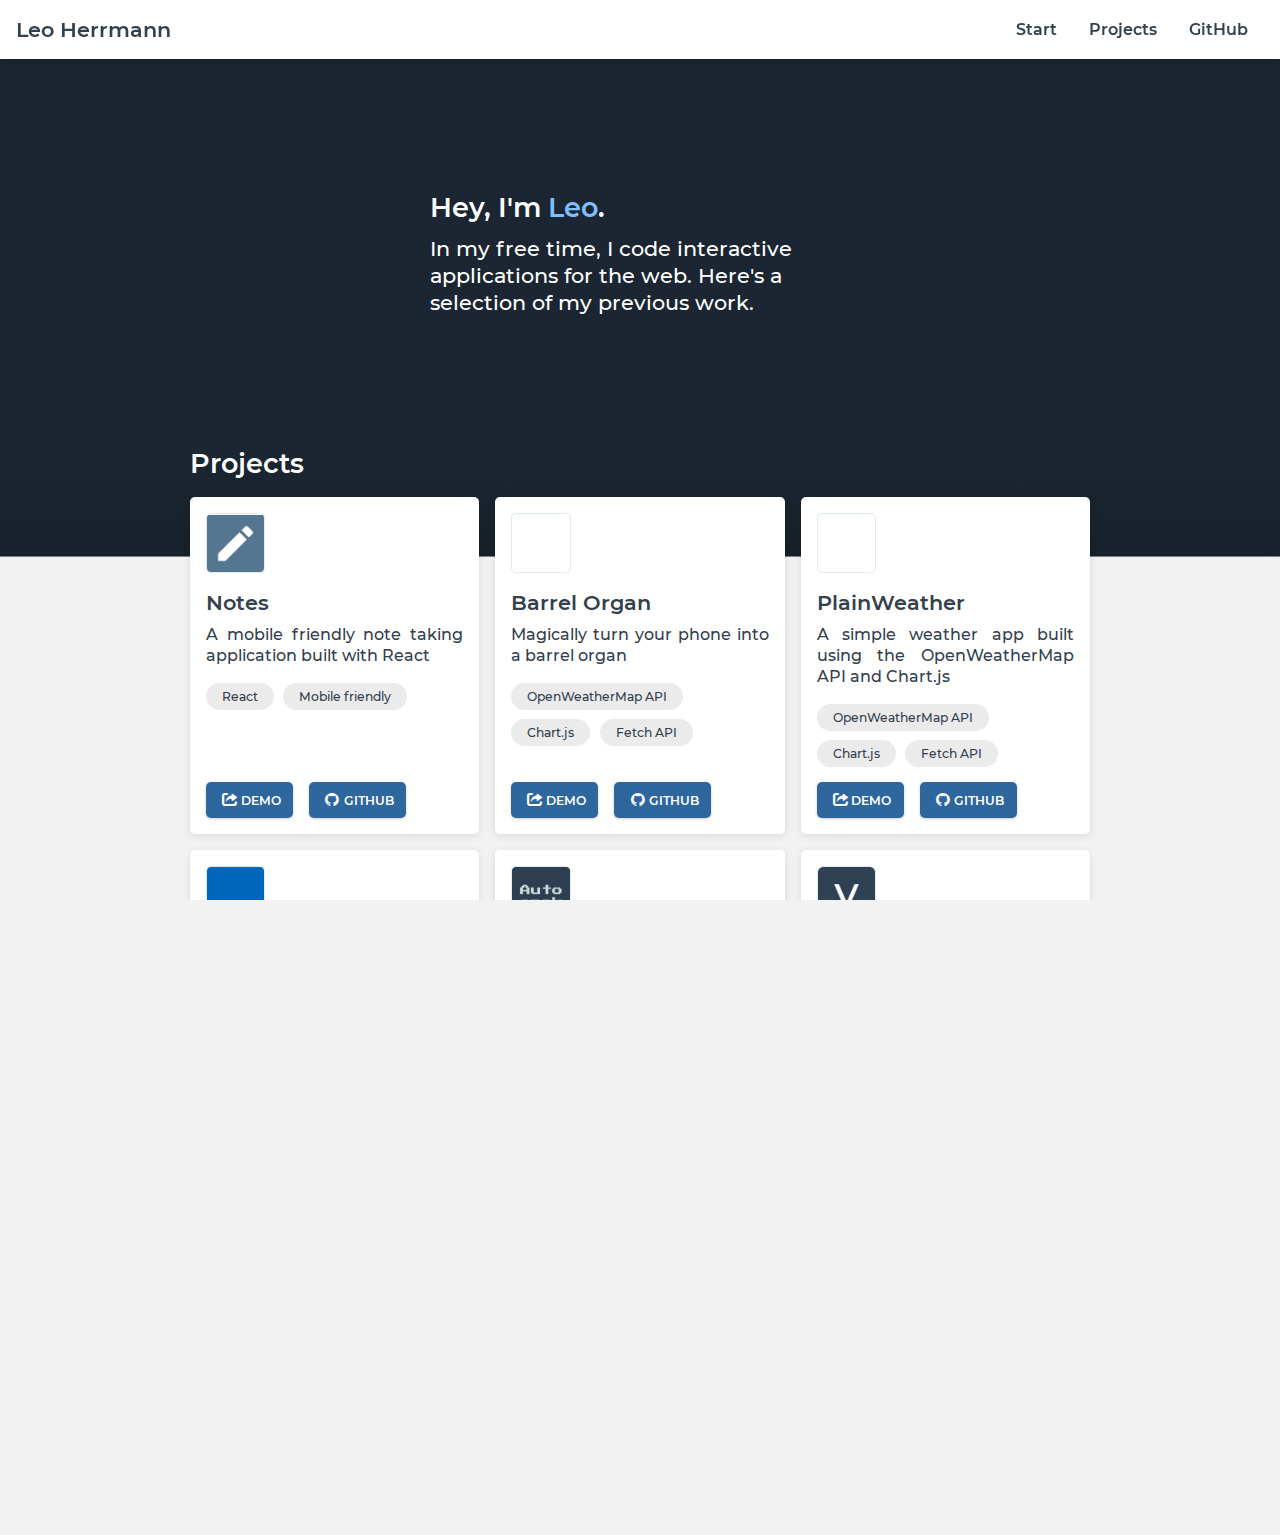
==== commit 6513ca8d: "New project: Notes" ====
--- a/index.html
+++ b/index.html
@@ -46,6 +46,28 @@
             <div id="projects_container">
 
                 <div class="project_container">
+                    <div class="image" style="background-image: url('Images/notes_icon.png');"></div>
+
+                    <h3>Notes</h3>
+
+                    <p>A mobile friendly note taking application built with React</p>
+
+                    <div class="technologies_container">
+                        <span>React</span><!--
+                        --><span>Mobile friendly</span>
+                    </div>
+
+                    <div class="placeholder"></div>
+
+                    <div class="links_container">
+                        <a href="https://leoherrmann.github.io/notes/"><span class="icon-open"></span>Demo</a><!--
+                        --><a href="https://github.com/LeoHerrmann/notes/"><span class="icon-github"></span>GitHub</a>
+                    </div>
+                </div>
+
+
+
+                <div class="project_container">
                     <div class="image" style="background-image: url('Images/barrel_organ_icon.jpg');"></div>
 
                     <h3>Barrel Organ</h3>
